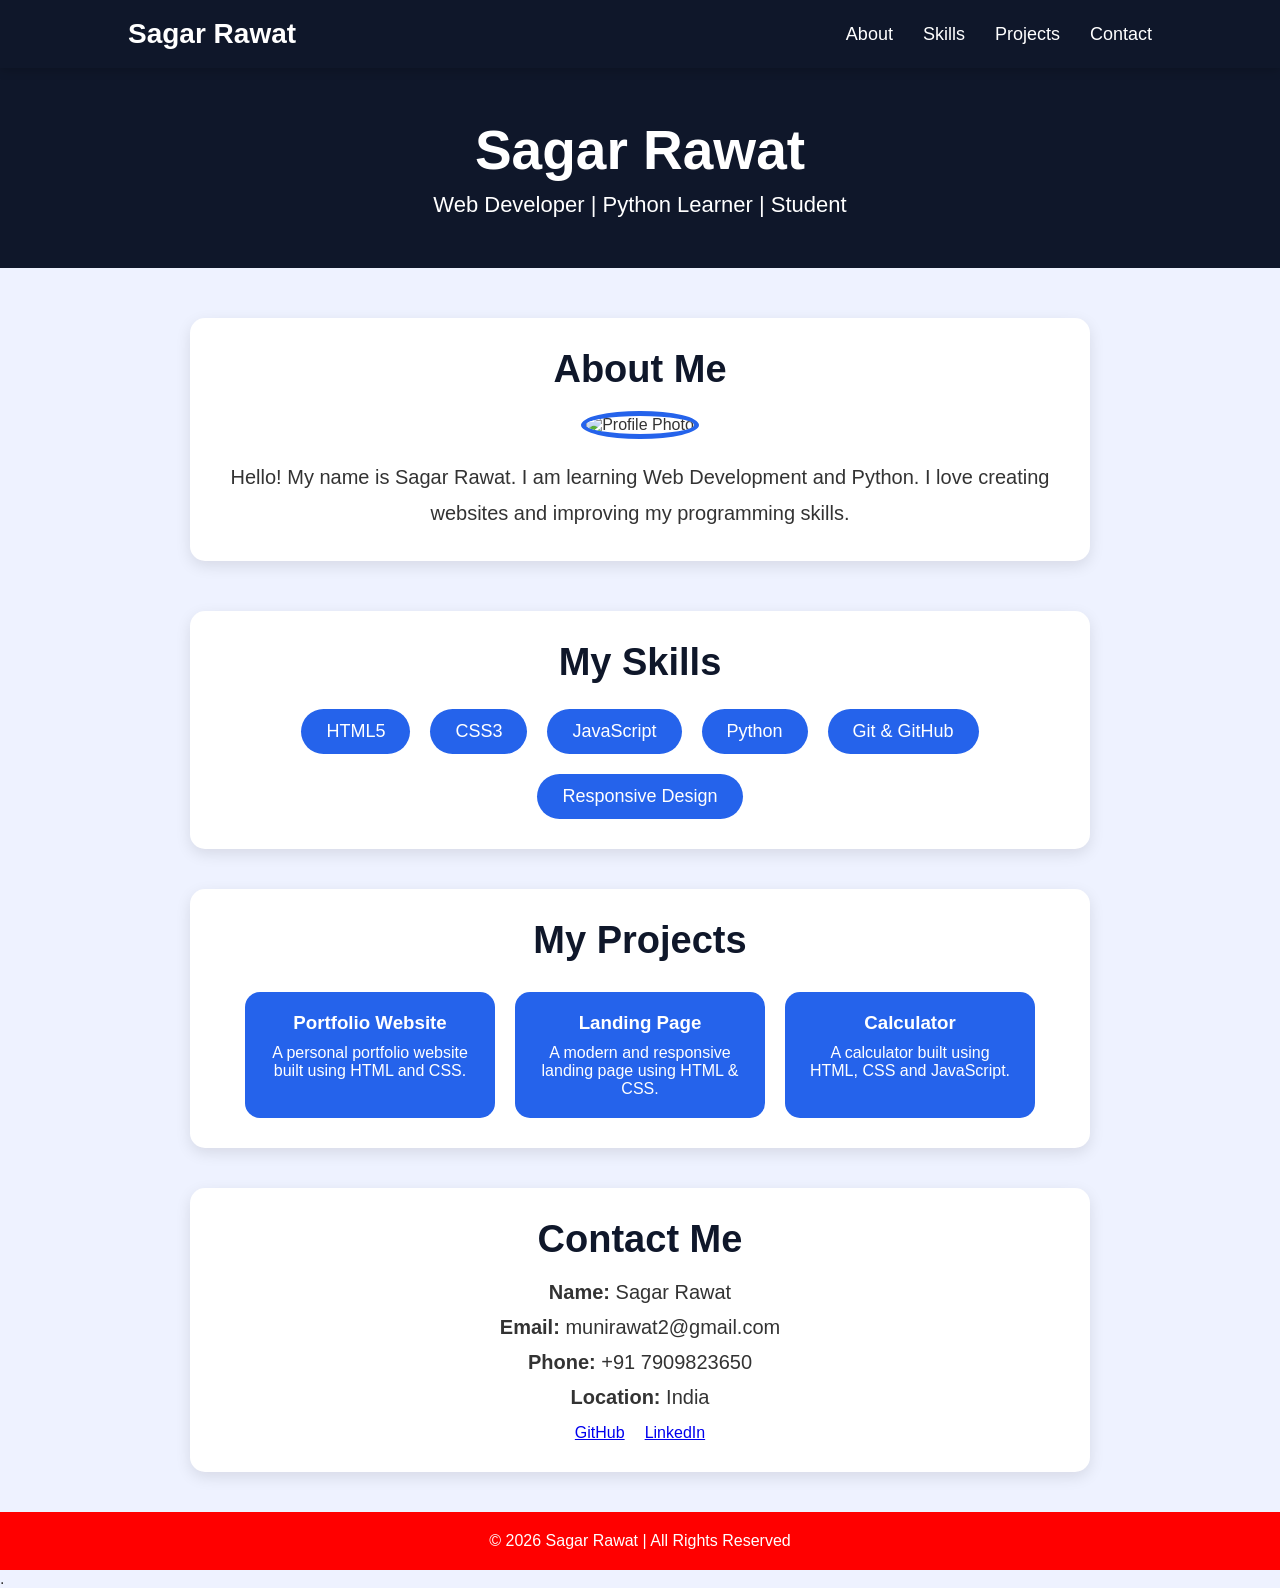
==== index.html @ eb2b180c "Portfolio update" ====
<!DOCTYPE html>
<html lang="en">
<head>
    <meta charset="UTF-8">
    <meta name="viewport" content="width=device-width, initial-scale=1.0">
    <title>Sagar Rawat | Portfolio</title>

    <link rel="stylesheet" href="style.css">
</head>
<body>
<nav>
    <div class="logo">Sagar Rawat</div>

    <ul>
        <li><a href="#about">About</a></li>
        <li><a href="#skills">Skills</a></li>
        <li><a href="#projects">Projects</a></li>
        <li><a href="#contact">Contact</a></li>
    </ul>
</nav>
    <header>
        <h1>Sagar Rawat</h1>
        <p>Web Developer | Python Learner | Student</p>
    </header>

    <section id="about">
        <h2>About Me</h2>

        <img src="profile.jpg" alt="Profile Photo">
        <p>
            Hello! My name is Sagar Rawat. I am learning Web Development and Python.
            I love creating websites and improving my programming skills.
        </p>
    </section>

    <section id="skills">
        <h2>My Skills</h2>

        <div class="skills-container">
            <div class="skill">HTML5</div>
            <div class="skill">CSS3</div>
            <div class="skill">JavaScript</div>
            <div class="skill">Python</div>
            <div class="skill">Git & GitHub</div>
            <div class="skill">Responsive Design</div>
        </div>
</section>

<section id="projects">
    <h2>My Projects</h2>

    <div class="project-container">

        <div class="project-card">
            <h3>Portfolio Website</h3>
            <p>A personal portfolio website built using HTML and CSS.</p>
        </div>

        <div class="project-card">
            <h3>Landing Page</h3>
            <p>A modern and responsive landing page using HTML & CSS.</p>
        </div>

        <div class="project-card">
            <h3>Calculator</h3>
            <p>A calculator built using HTML, CSS and JavaScript.</p>
        </div>

    </div>
</section>

<section id="contact">
    <h2>Contact Me</h2>

    <p><strong>Name:</strong> Sagar Rawat</p>
    <p><strong>Email:</strong> munirawat2@gmail.com</p>
    <p><strong>Phone:</strong> +91 7909823650</p>
    <p><strong>Location:</strong> India</p>

    <div class="social-links">
        <a href="https://github.com/sagarrawat5" target="_blank">GitHub</a>
        <a href="https://www.linkedin.com/in/sagar-rawat-401203421/" target="_blank">LinkedIn</a>
    </div>
</section>

<footer>
    <p>© 2026 Sagar Rawat | All Rights Reserved</p>
</footer>

</body>
</html>.
---- style.css ----
*{
    margin:0;
    padding:0;
    box-sizing:border-box;
    font-family:Arial, Helvetica, sans-serif;
}

body{
    background:#eef2ff;
    color:#333;
}

header{
    background:#0f172a;
    color:white;
    text-align:center;
    padding:50px 20px;
}

header h1{
    font-size:55px;
    margin-bottom:10px;
}

header p{
    font-size:22px;
}

#about{
    max-width:900px;
    margin:50px auto;
    background:white;
    padding:30px;
    border-radius:15px;
    box-shadow:0 5px 15px rgba(0,0,0,.1);
    text-align:center;
}

#about h2{
    margin-bottom:20px;
    color:#0f172a;
    font-size:38px;
}

#about img{
    width:200px;
    height:200px;
    border-radius:50%;
    object-fit:cover;
    border:5px solid #2563eb;
    margin-bottom:20px;
}

#about p{
    font-size:20px;
    line-height:1.8;
}

#skills{
    max-width:900px;
    margin:40px auto;
    background:white;
    padding:30px;
    border-radius:15px;
    box-shadow:0 5px 15px rgba(0,0,0,.1);
    text-align:center;
}

#skills h2{
    color:#0f172a;
    margin-bottom:25px;
    font-size:38px;
}

.skills-container{
    display:flex;
    justify-content:center;
    flex-wrap:wrap;
    gap:20px;
}

.skill{
    background:#2563eb;
    color:white;
    padding:12px 25px;
    border-radius:30px;
    font-size:18px;
    transition:0.3s;
    cursor:pointer;
}

.skill:hover{
    background:#0f172a;
    transform:translateY(-5px);
}
/* Projects */

#projects{
    max-width:900px;
    margin:40px auto;
    background:white;
    padding:30px;
    border-radius:15px;
    box-shadow:0 5px 15px rgba(0,0,0,.1);
    text-align:center;
}

#projects h2{
    font-size:38px;
    margin-bottom:30px;
    color:#0f172a;
}

.project-container{
    display:flex;
    justify-content:center;
    flex-wrap:wrap;
    gap:20px;
}

.project-card{
    width:250px;
    background:#2563eb;
    color:white;
    padding:20px;
    border-radius:15px;
    transition:0.3s;
}

.project-card:hover{
    background:#0f172a;
    transform:translateY(-10px);
}

.project-card h3{
    margin-bottom:10px;
}
/* Contact */

#contact{
    max-width:900px;
    margin:40px auto;
    background:white;
    padding:30px;
    border-radius:15px;
    box-shadow:0 5px 15px rgba(0,0,0,.1);
    text-align:center;
}

#contact h2{
    font-size:38px;
    color:#0f172a;
    margin-bottom:20px;
}

#contact p{
    font-size:20px;
    margin:12px 0;
}

.social-links{
    display:flex;
    justify-content:center;
    gap:20px;
    margin-top:15px;
}
footer{
    background:red;
    color:white;
    text-align:center;
    padding:20px;
    margin-top:40px;
}
/* ================= NAVBAR ================= */

nav{
    position:sticky;
    top:0;
    z-index:1000;

    display:flex;
    justify-content:space-between;
    align-items:center;

    padding:18px 10%;
    background:#0f172a;
    box-shadow:0 2px 10px rgba(0,0,0,.2);
}

.logo{
    color:white;
    font-size:28px;
    font-weight:bold;
}

nav ul{
    display:flex;
    list-style:none;
    gap:30px;
}

nav ul li a{
    color:white;
    text-decoration:none;
    font-size:18px;
    transition:.3s;
}

nav ul li a:hover{
    color:#3b82f6;
}
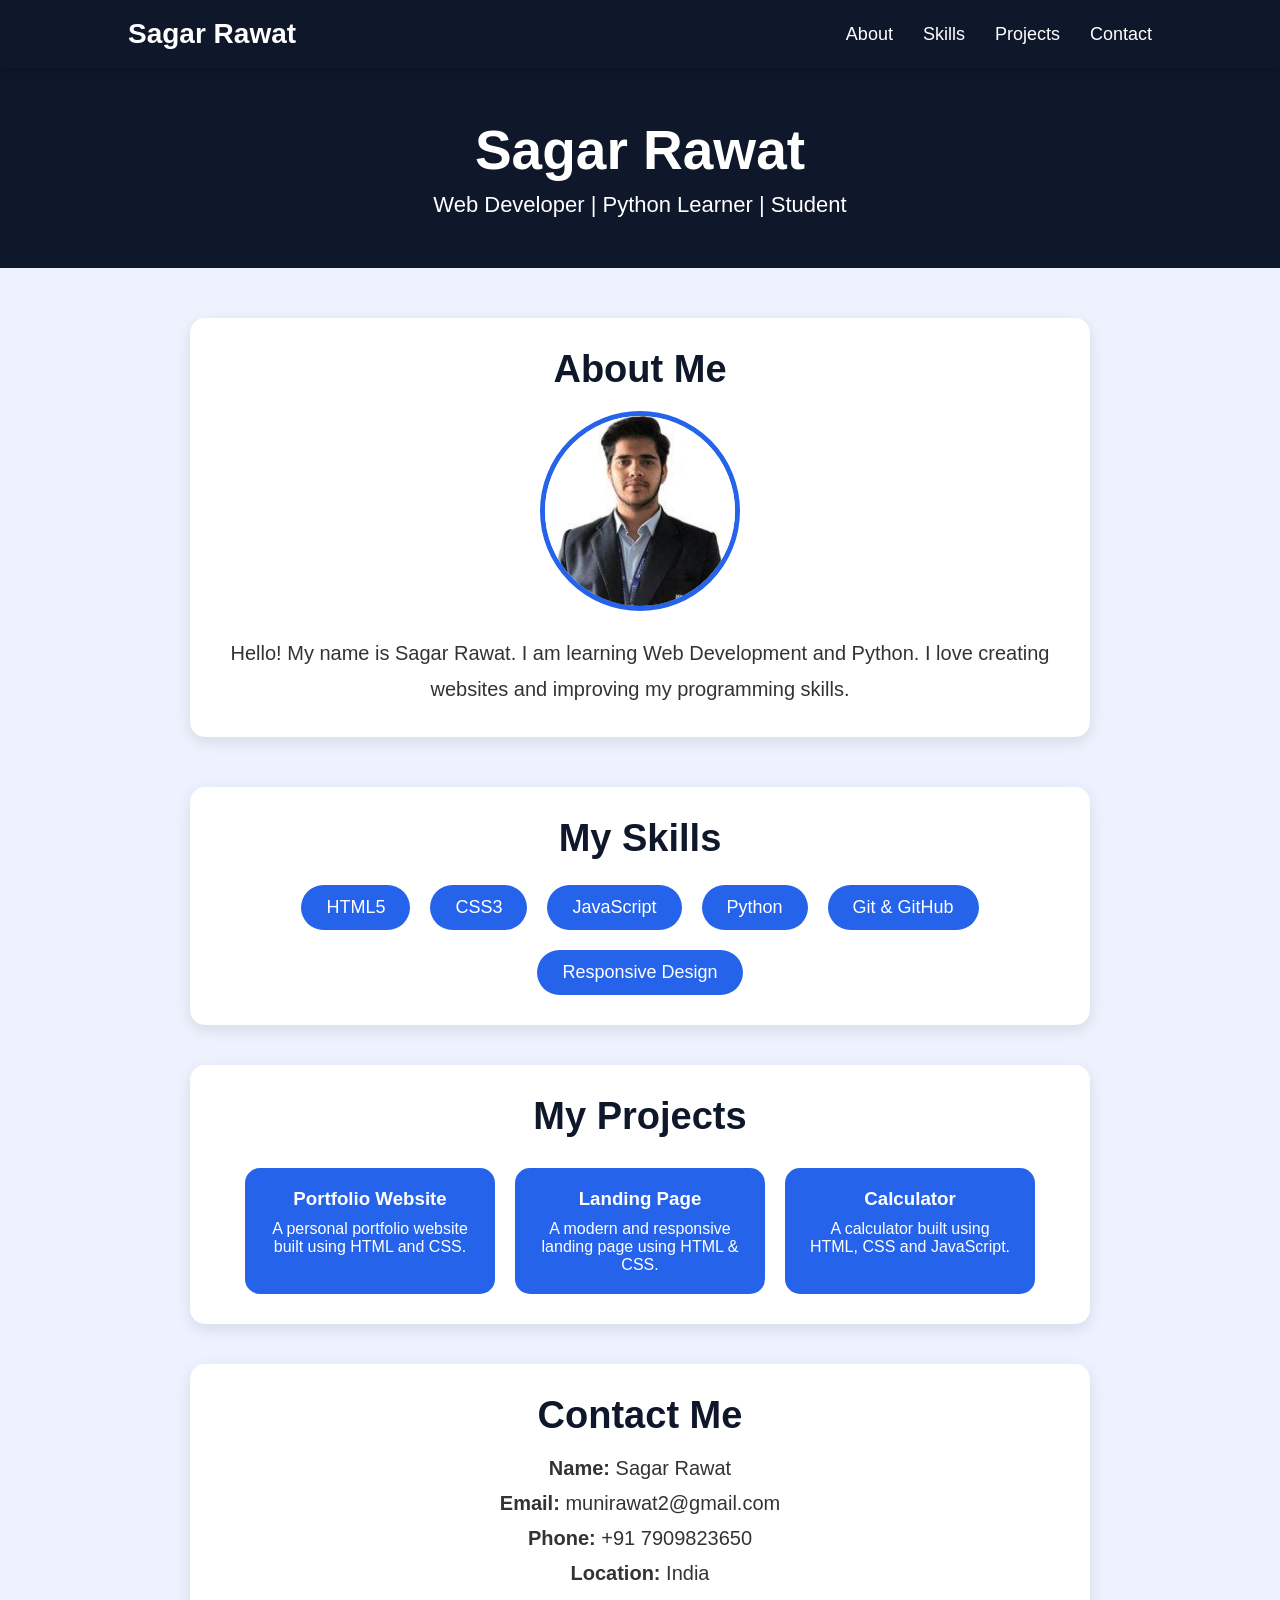
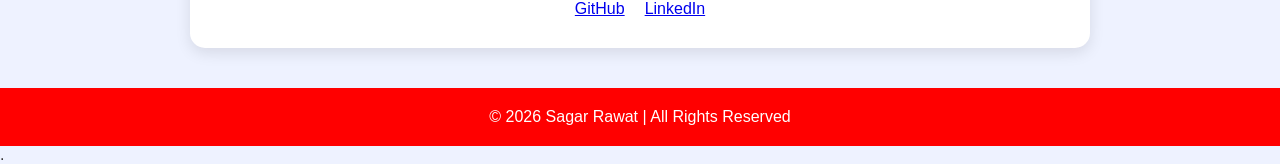
==== commit 445781a4: "Fix image path" ====
--- a/index.html
+++ b/index.html
@@ -26,7 +26,7 @@
     <section id="about">
         <h2>About Me</h2>
 
-        <img src="profile.jpg" alt="Profile Photo">
+        <img src="images/profile.jpg" alt="Profile Photo">
         <p>
             Hello! My name is Sagar Rawat. I am learning Web Development and Python.
             I love creating websites and improving my programming skills.
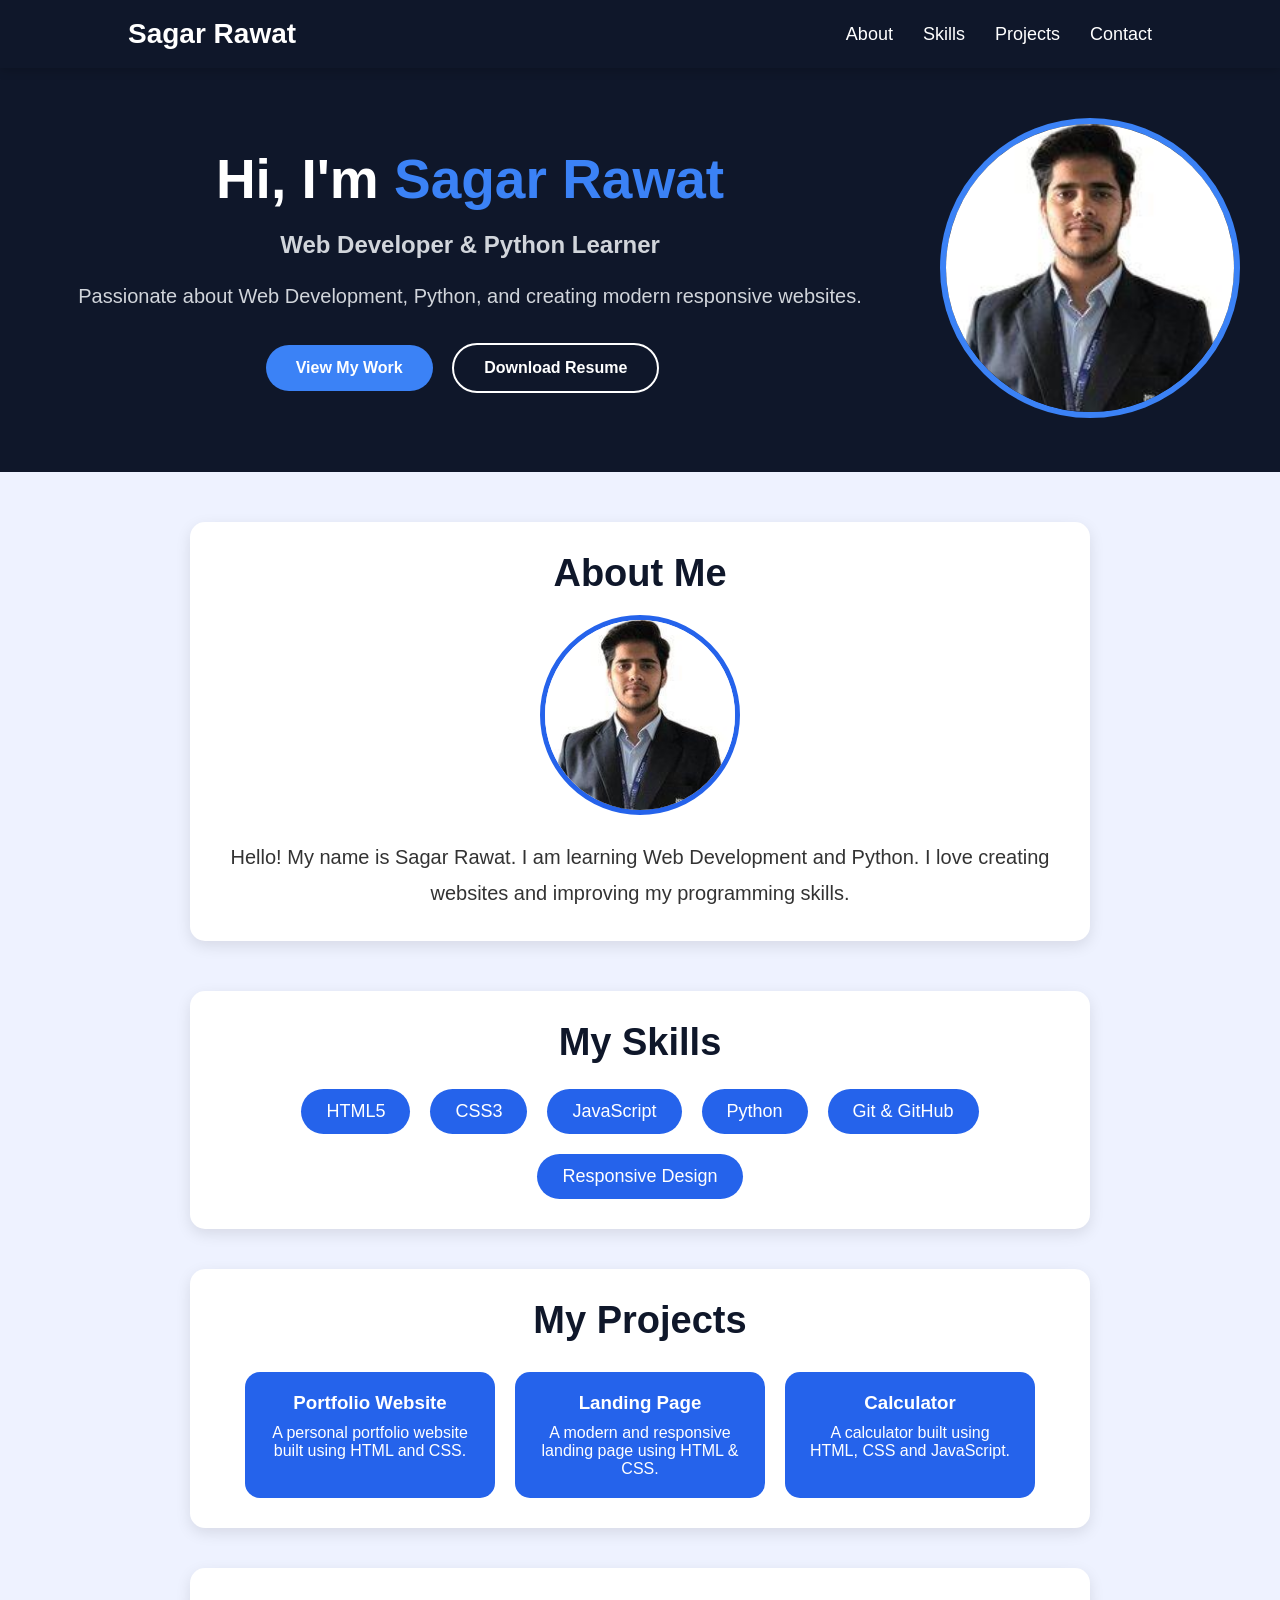
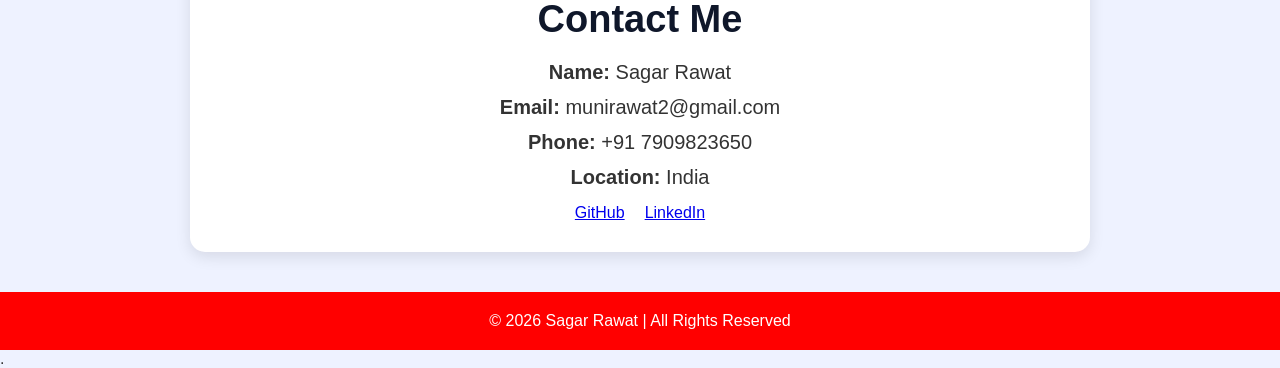
==== commit e0154d0e: "Added hero section" ====
--- a/index.html
+++ b/index.html
@@ -19,8 +19,24 @@
     </ul>
 </nav>
     <header>
-        <h1>Sagar Rawat</h1>
-        <p>Web Developer | Python Learner | Student</p>
+    <div class="hero">
+        <div class="hero-text">
+            <h1>Hi, I'm <span>Sagar Rawat</span></h1>
+            <h2>Web Developer & Python Learner</h2>
+
+            <p>
+                Passionate about Web Development, Python, and creating
+                modern responsive websites.
+            </p>
+
+            <a href="#projects" class="btn">View My Work</a>
+            <a href="resume.pdf" class="btn2" target="_blank">Download Resume</a>
+        </div>
+
+        <div class="hero-image">
+            <img src="images/profile.jpg" alt="Sagar Rawat">
+        </div>
+    </div>
     </header>
 
     <section id="about">
--- a/style.css
+++ b/style.css
@@ -208,4 +208,79 @@
 
 nav ul li a:hover{
     color:#3b82f6;
+}
+/* Hero Section */
+
+.hero{
+    max-width:1200px;
+    margin:auto;
+    display:flex;
+    justify-content:space-between;
+    align-items:center;
+    flex-wrap:wrap;
+    gap:40px;
+}
+
+.hero-text{
+    flex:1;
+}
+
+.hero-text h1{
+    font-size:55px;
+    color:white;
+}
+
+.hero-text span{
+    color:#3b82f6;
+}
+
+.hero-text h2{
+    margin:20px 0;
+    color:#d1d5db;
+}
+
+.hero-text p{
+    color:#d1d5db;
+    font-size:20px;
+    line-height:1.7;
+    margin-bottom:30px;
+}
+
+.hero-image img{
+    width:300px;
+    height:300px;
+    border-radius:50%;
+    border:6px solid #3b82f6;
+    object-fit:cover;
+}
+
+.btn,
+.btn2{
+    display:inline-block;
+    padding:14px 30px;
+    margin-right:15px;
+    border-radius:30px;
+    text-decoration:none;
+    font-weight:bold;
+    transition:.3s;
+}
+
+.btn{
+    background:#3b82f6;
+    color:white;
+}
+
+.btn:hover{
+    background:white;
+    color:#2563eb;
+}
+
+.btn2{
+    border:2px solid white;
+    color:white;
+}
+
+.btn2:hover{
+    background:white;
+    color:#2563eb;
 }
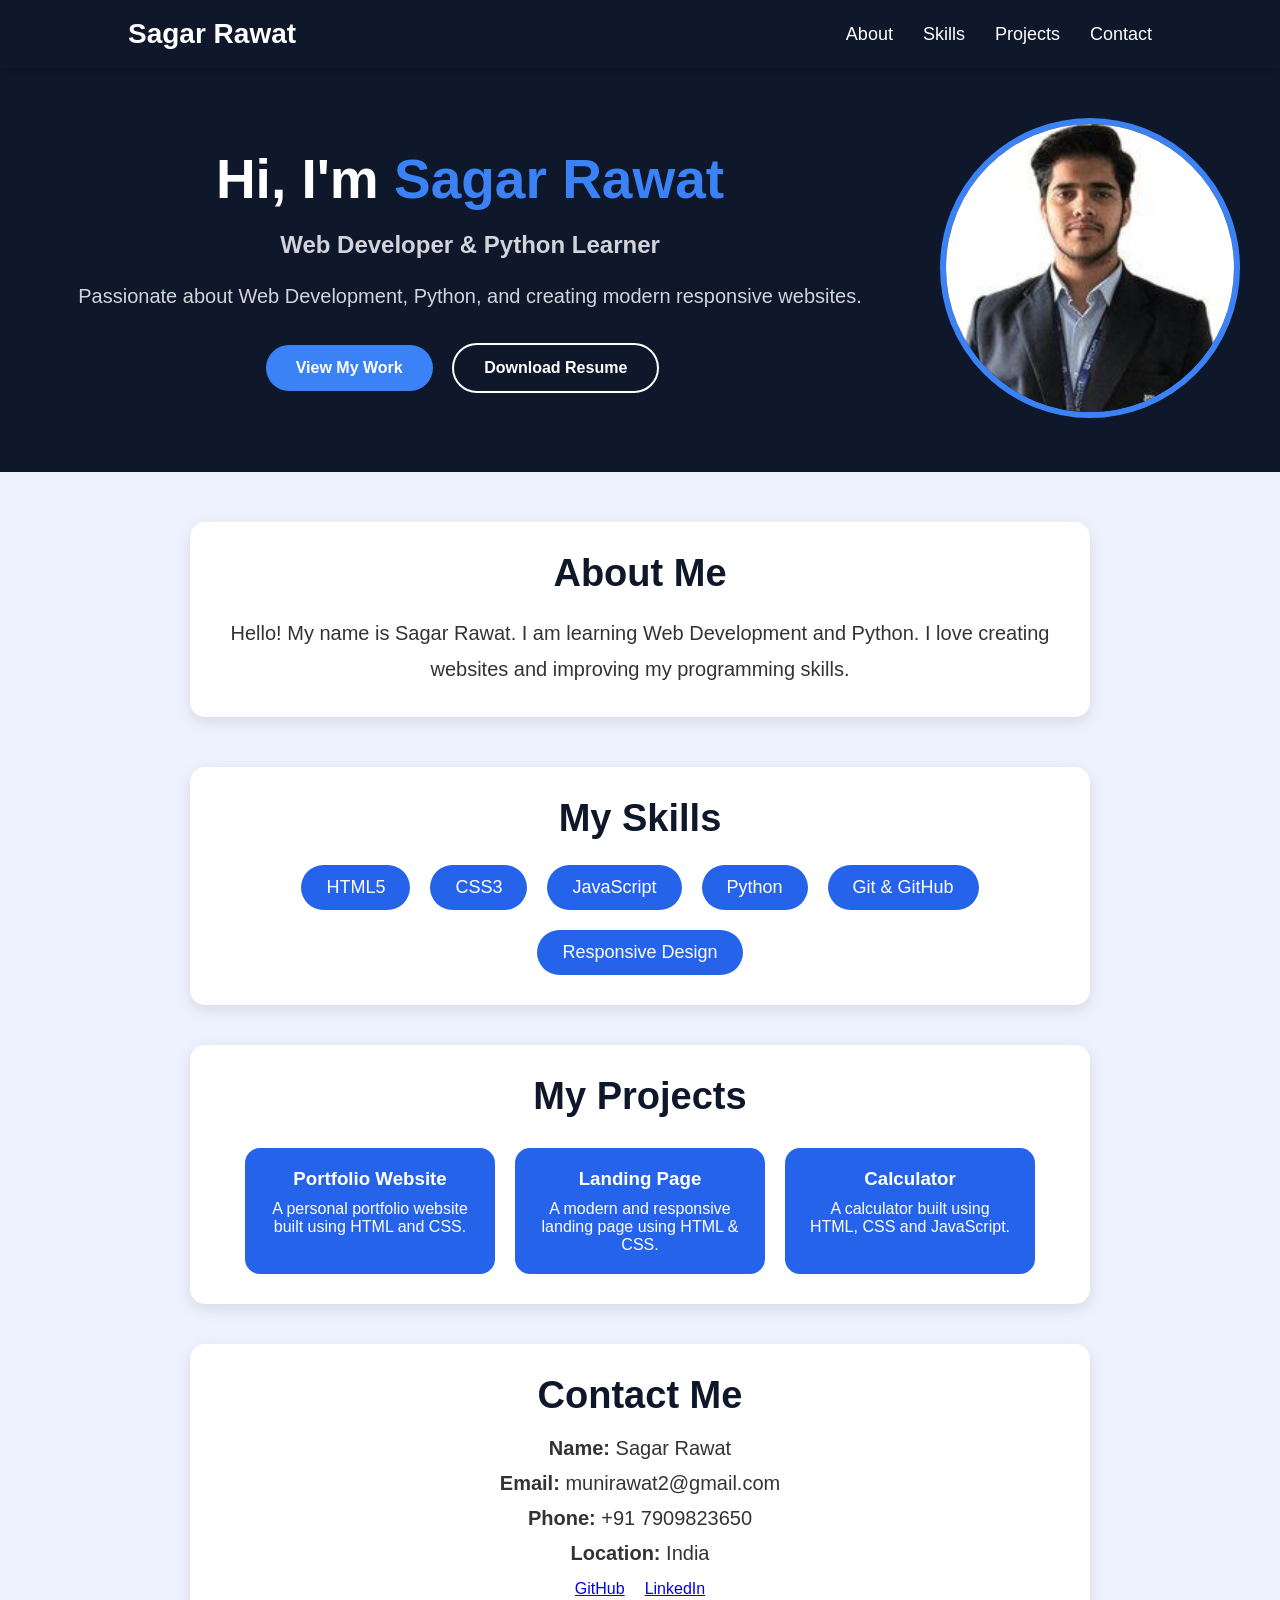
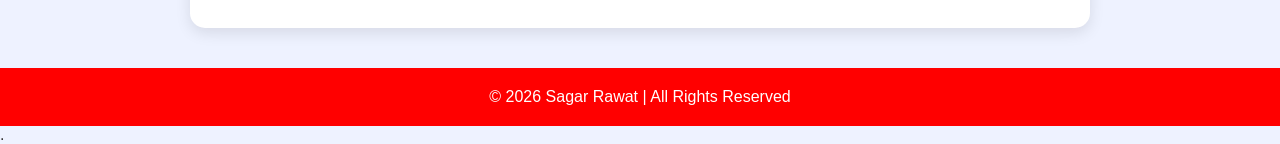
==== commit ca1f346b: "Portfolio hero update" ====
--- a/index.html
+++ b/index.html
@@ -42,7 +42,7 @@
     <section id="about">
         <h2>About Me</h2>
 
-        <img src="images/profile.jpg" alt="Profile Photo">
+    
         <p>
             Hello! My name is Sagar Rawat. I am learning Web Development and Python.
             I love creating websites and improving my programming skills.
